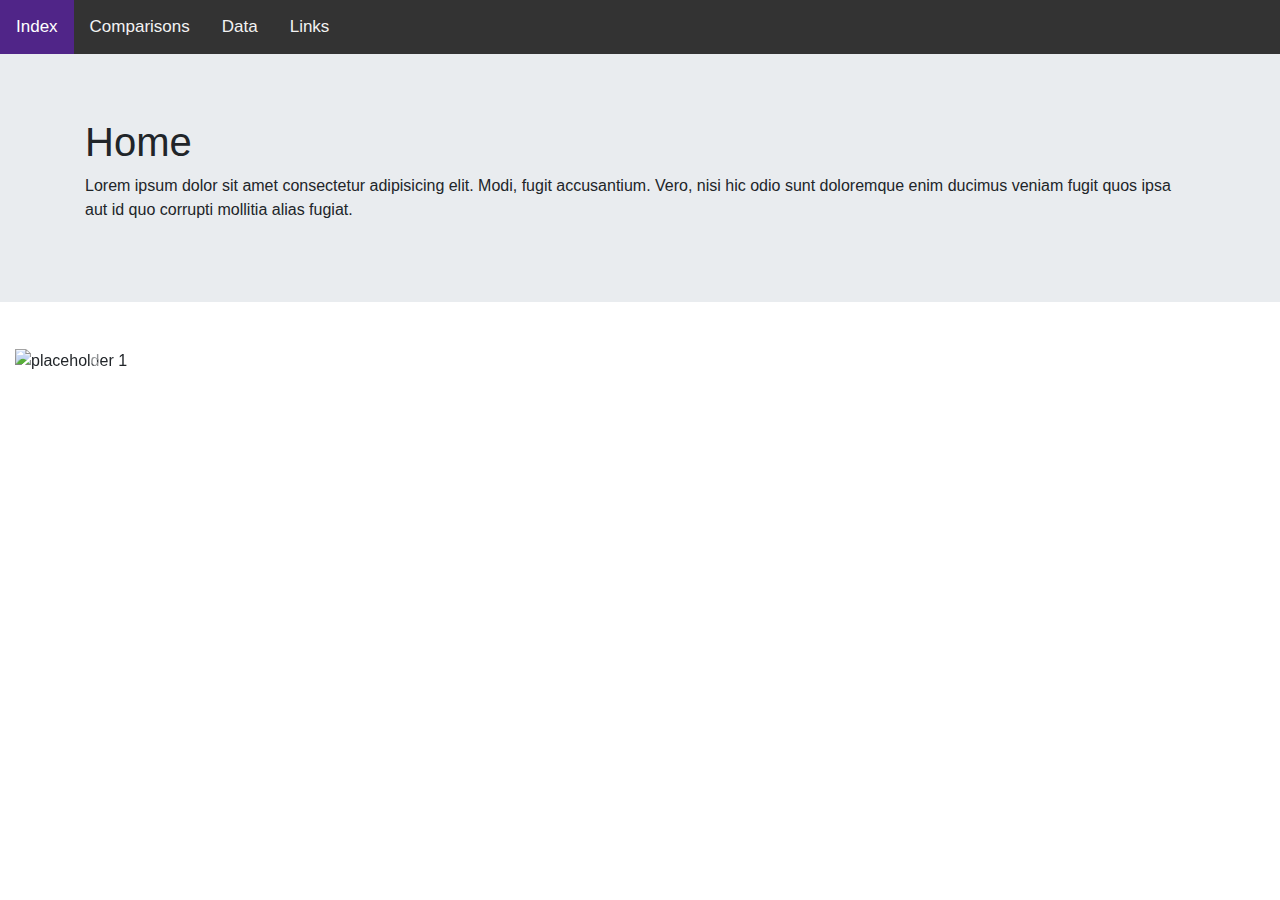
==== docs/index.html @ 8089f47f "more carousel" ====
<!DOCTYPE html>
<html lang="en-us">
<head>
    <meta charset="UTF-8">
    <title>Data Viz Home</title>
    <link rel="stylesheet" href="https://stackpath.bootstrapcdn.com/bootstrap/4.3.1/css/bootstrap.min.css" integrity="sha384-ggOyR0iXCbMQv3Xipma34MD+dH/1fQ784/j6cY/iJTQUOhcWr7x9JvoRxT2MZw1T" crossorigin="anonymous">
    <link rel="stylesheet" href="style.css">
    <script src="https://ajax.googleapis.com/ajax/libs/jquery/3.3.1/jquery.min.js"></script>
    <script src="https://cdnjs.cloudflare.com/ajax/libs/popper.js/1.14.6/umd/popper.min.js"></script>
    <script src="https://maxcdn.bootstrapcdn.com/bootstrap/4.2.1/js/bootstrap.min.js"></script>

</head>

<body>
    <div class="topnav">
        <a class = "active" href="index.html">Index</a>
        <a href="comps.html">Comparisons</a>
        <a href="data.html">Data</a>
    <a href="links.html">Links</a>
    </div>
    <div>
        <div>
            <div class="jumbotron jumbotron-fluid">
                <div class="container">
                    <h1>Home</h1> 
                    <p>Lorem ipsum dolor sit amet consectetur adipisicing elit. Modi, fugit accusantium. Vero, nisi hic odio sunt doloremque enim ducimus veniam fugit quos ipsa aut id quo corrupti mollitia alias fugiat.</p> 
                </div>
            </div>
        </div>
        <div id="mycarousel" class="carousel slide" data-ride="carousel">
                <ul class="carousel-indicators">
                  <li data-target="mycarousel" data-slide-to="0" class="active"></li>
                  <li data-target="mycarousel" data-slide-to="1"></li>
                  <li data-target="mycarousel" data-slide-to="2"></li>
                </ul>
                <div class="carousel-inner">
                  <div class="carousel-item active">
                    <img src="https://via.placeholder.com/1500x1100" alt="placeholder 1" width="1100" height="500">
                    <div class="carousel-caption">
                      <h3>Hodor, hodor.</h3>
                      <p>Lorem ipsum dolor sit amet consectetur adipisicing elit.</p>
                    </div>   
                  </div>
                  <div class="carousel-item">
                    <img src="https://via.placeholder.com/1500x1100" alt="placeholder 2" width="1100" height="500">
                    <div class="carousel-caption">
                      <h3>Hodor!</h3>
                      <p>Lorem ipsum dolor sit amet consectetur adipisicing elit.</p>
                    </div>   
                  </div>
                  <div class="carousel-item">
                    <img src="https://via.placeholder.com/1500x1100" alt="placeholder 3" width="1100" height="500">
                    <div class="carousel-caption">
                      <h3>Hodor</h3>
                      <p>Lorem, ipsum dolor sit amet consectetur adipisicing elit.</p>
                    </div>   
                  </div>
                </div>
                <a class="carousel-control-prev" href="#mycarousel" data-slide="prev">
                  <span class="carousel-control-prev-icon"></span>
                </a>
                <a class="carousel-control-next" href="#mycarousel" data-slide="next">
                  <span class="carousel-control-next-icon"></span>
                </a>
              </div>
</body>
</html>
---- docs/style.css ----
.carousel-inner img {
  width: 100%;
  height: 100%;
  margin: 15px;
}


  /* Add a black background color to the top navigation */
.topnav {
    background-color: #333;
    overflow: hidden;
  }
  
  /* Style the links inside the navigation bar */
  .topnav a {
    float: left;
    color: #f2f2f2;
    text-align: center;
    padding: 14px 16px;
    text-decoration: none;
    font-size: 17px;
  }
  
  /* Change the color of links on hover */
  .topnav a:hover {
    background-color: #ddd;
    color: black;
  }
  
  /* Add a color to the active/current link */
  .topnav a.active {
    background-color: rgb(80, 37, 136);
    color: white;
  }
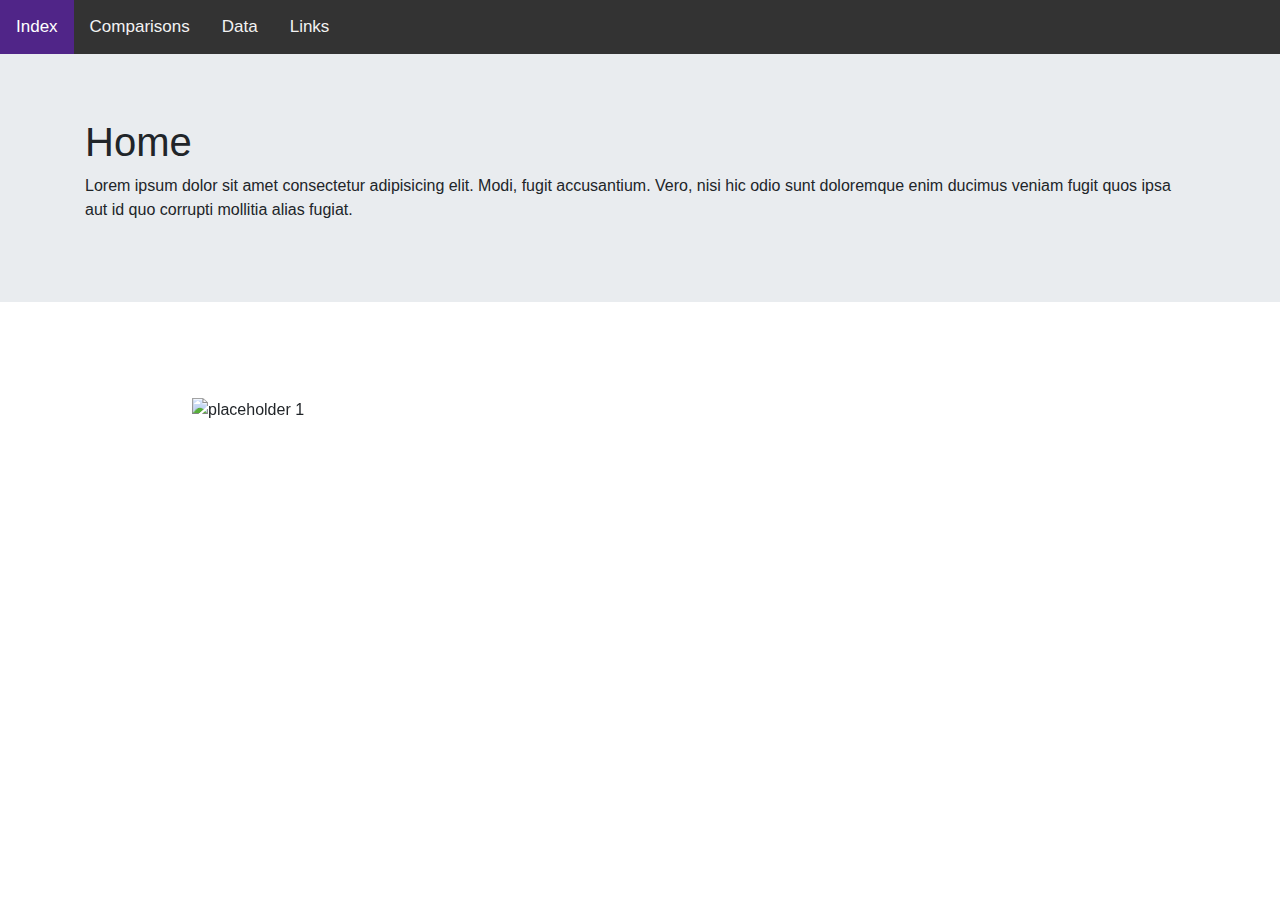
==== commit 32a1a7b2: "ok actually fixed carousel" ====
--- a/docs/index.html
+++ b/docs/index.html
@@ -35,21 +35,21 @@
                 </ul>
                 <div class="carousel-inner">
                   <div class="carousel-item active">
-                    <img src="https://via.placeholder.com/1500x1100" alt="placeholder 1" width="1100" height="500">
+                    <img src="https://via.placeholder.com/1100x500" alt="placeholder 1" width="1100" height="500">
                     <div class="carousel-caption">
                       <h3>Hodor, hodor.</h3>
                       <p>Lorem ipsum dolor sit amet consectetur adipisicing elit.</p>
                     </div>   
                   </div>
                   <div class="carousel-item">
-                    <img src="https://via.placeholder.com/1500x1100" alt="placeholder 2" width="1100" height="500">
+                    <img src="https://via.placeholder.com/1100x500" alt="placeholder 2" width="1100" height="500">
                     <div class="carousel-caption">
                       <h3>Hodor!</h3>
                       <p>Lorem ipsum dolor sit amet consectetur adipisicing elit.</p>
                     </div>   
                   </div>
                   <div class="carousel-item">
-                    <img src="https://via.placeholder.com/1500x1100" alt="placeholder 3" width="1100" height="500">
+                    <img src="https://via.placeholder.com/1100x500" alt="placeholder 3" width="1100" height="500">
                     <div class="carousel-caption">
                       <h3>Hodor</h3>
                       <p>Lorem, ipsum dolor sit amet consectetur adipisicing elit.</p>
--- a/docs/style.css
+++ b/docs/style.css
@@ -1,7 +1,20 @@
+.carousel-control-prev {
+  margin-left:25%;
+  margin-right:25%;
+
+}
+.carousel-control-next {
+  margin-left:25%;
+  margin-right:25%;
+
+}
+
 .carousel-inner img {
+  margin-top: 5%;
+  margin-left: 15%;
+  max-width: 70%;
   width: 100%;
   height: 100%;
-  margin: 15px;
 }
 
 
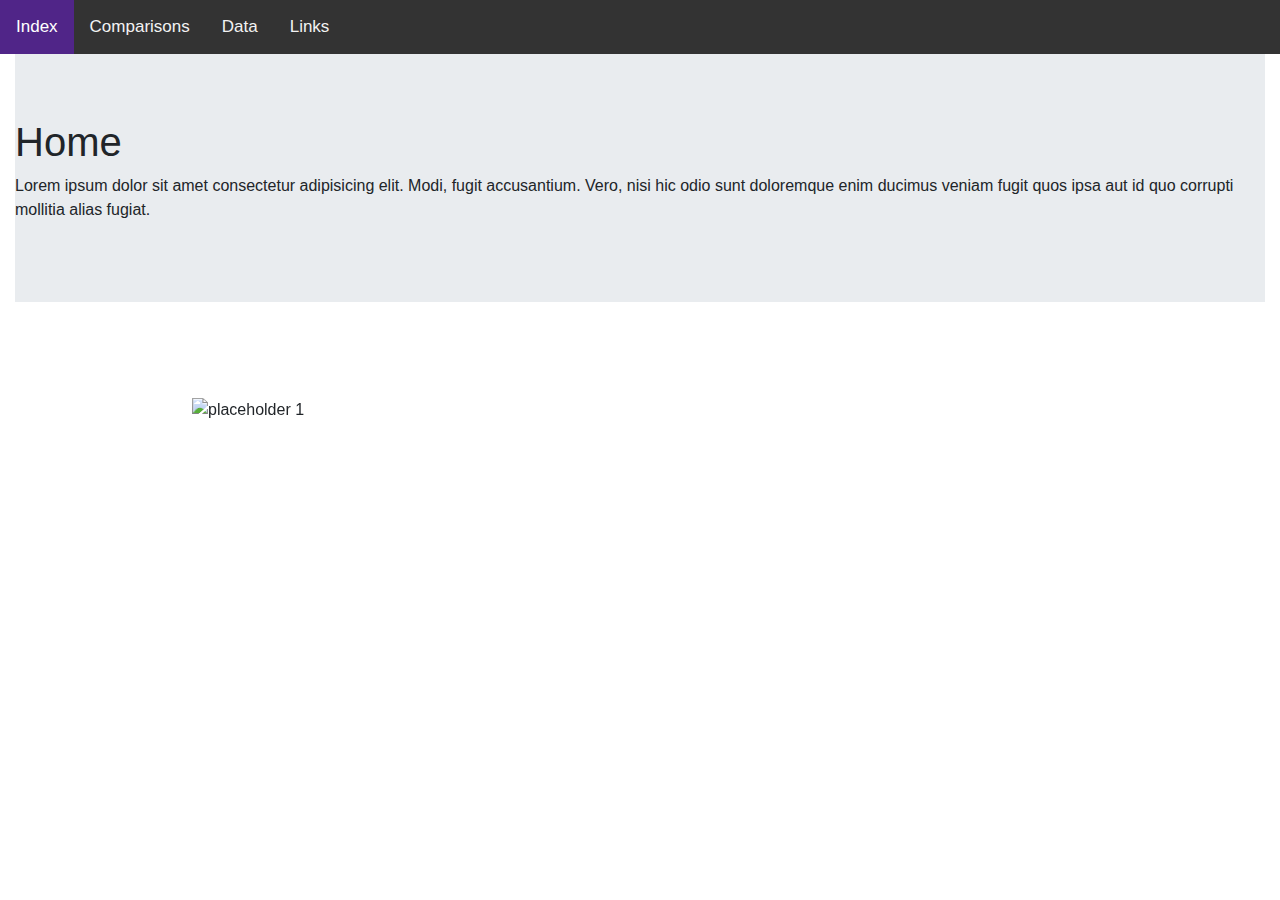
==== commit 93269627: "Update index.html" ====
--- a/docs/index.html
+++ b/docs/index.html
@@ -20,8 +20,9 @@
     </div>
     <div>
         <div>
-            <div class="jumbotron jumbotron-fluid">
-                <div class="container">
+            <div class="container-fluid">
+                <div class="jumbotron jumbotron-fluid">
+                
                     <h1>Home</h1> 
                     <p>Lorem ipsum dolor sit amet consectetur adipisicing elit. Modi, fugit accusantium. Vero, nisi hic odio sunt doloremque enim ducimus veniam fugit quos ipsa aut id quo corrupti mollitia alias fugiat.</p> 
                 </div>
@@ -35,21 +36,21 @@
                 </ul>
                 <div class="carousel-inner">
                   <div class="carousel-item active">
-                    <img src="https://via.placeholder.com/1100x500" alt="placeholder 1" width="1100" height="500">
+                    <img src="https://via.placeholder.com/800x400" class="d-block w-100" alt="placeholder 1" width="800" height="400">
                     <div class="carousel-caption">
                       <h3>Hodor, hodor.</h3>
                       <p>Lorem ipsum dolor sit amet consectetur adipisicing elit.</p>
                     </div>   
                   </div>
                   <div class="carousel-item">
-                    <img src="https://via.placeholder.com/1100x500" alt="placeholder 2" width="1100" height="500">
+                    <img src="https://via.placeholder.com/800x400" class="d-block w-100"  alt="placeholder 2" width="800" height="400">
                     <div class="carousel-caption">
                       <h3>Hodor!</h3>
                       <p>Lorem ipsum dolor sit amet consectetur adipisicing elit.</p>
                     </div>   
                   </div>
                   <div class="carousel-item">
-                    <img src="https://via.placeholder.com/1100x500" alt="placeholder 3" width="1100" height="500">
+                    <img src="https://via.placeholder.com/800x400"  class="d-block w-100" alt="placeholder 3" width="800" height="400">
                     <div class="carousel-caption">
                       <h3>Hodor</h3>
                       <p>Lorem, ipsum dolor sit amet consectetur adipisicing elit.</p>
@@ -64,4 +65,4 @@
                 </a>
               </div>
 </body>
-</html>+</html>
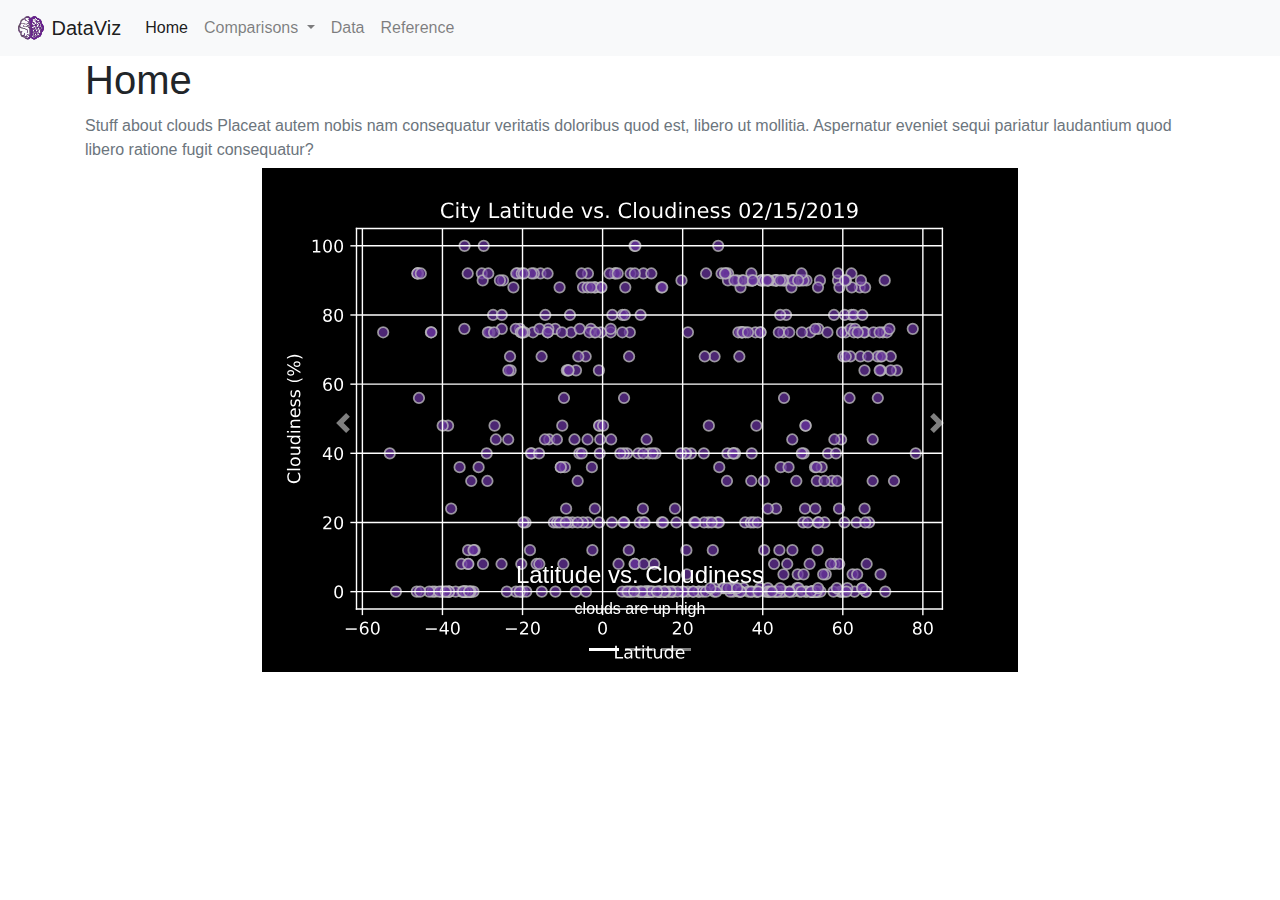
==== commit 23ae9542: "lots and lots" ====
--- a/docs/index.html
+++ b/docs/index.html
@@ -1,68 +1,103 @@
 <!DOCTYPE html>
 <html lang="en-us">
 <head>
+    <meta name="viewport" content="width=device-width, initial-scale=1, shrink-to-fit=no">
     <meta charset="UTF-8">
     <title>Data Viz Home</title>
     <link rel="stylesheet" href="https://stackpath.bootstrapcdn.com/bootstrap/4.3.1/css/bootstrap.min.css" integrity="sha384-ggOyR0iXCbMQv3Xipma34MD+dH/1fQ784/j6cY/iJTQUOhcWr7x9JvoRxT2MZw1T" crossorigin="anonymous">
     <link rel="stylesheet" href="style.css">
-    <script src="https://ajax.googleapis.com/ajax/libs/jquery/3.3.1/jquery.min.js"></script>
-    <script src="https://cdnjs.cloudflare.com/ajax/libs/popper.js/1.14.6/umd/popper.min.js"></script>
-    <script src="https://maxcdn.bootstrapcdn.com/bootstrap/4.2.1/js/bootstrap.min.js"></script>
-
+    <script src="https://code.jquery.com/jquery-3.3.1.slim.min.js" integrity="sha384-q8i/X+965DzO0rT7abK41JStQIAqVgRVzpbzo5smXKp4YfRvH+8abtTE1Pi6jizo" crossorigin="anonymous"></script>
+    <script src="https://cdnjs.cloudflare.com/ajax/libs/popper.js/1.14.7/umd/popper.min.js" integrity="sha384-UO2eT0CpHqdSJQ6hJty5KVphtPhzWj9WO1clHTMGa3JDZwrnQq4sF86dIHNDz0W1" crossorigin="anonymous"></script>
+    <script src="https://stackpath.bootstrapcdn.com/bootstrap/4.3.1/js/bootstrap.min.js" integrity="sha384-JjSmVgyd0p3pXB1rRibZUAYoIIy6OrQ6VrjIEaFf/nJGzIxFDsf4x0xIM+B07jRM" crossorigin="anonymous"></script>
+    <script $enable-responsive-font-sizes= "true"></script>
 </head>
 
 <body>
-    <div class="topnav">
-        <a class = "active" href="index.html">Index</a>
-        <a href="comps.html">Comparisons</a>
-        <a href="data.html">Data</a>
-    <a href="links.html">Links</a>
-    </div>
-    <div>
-        <div>
-            <div class="container-fluid">
-                <div class="jumbotron jumbotron-fluid">
-                
-                    <h1>Home</h1> 
-                    <p>Lorem ipsum dolor sit amet consectetur adipisicing elit. Modi, fugit accusantium. Vero, nisi hic odio sunt doloremque enim ducimus veniam fugit quos ipsa aut id quo corrupti mollitia alias fugiat.</p> 
+    <nav class="navbar navbar-expand-lg navbar-light bg-light">
+        <a class="navbar-brand" href="#">
+            <img src="Untitled.svg" width="30" height="30" class="d-inline-block align-top" alt="">
+            DataViz
+        </a>
+        <button class="navbar-toggler" type="button" data-toggle="collapse" data-target="#navbarNav" aria-controls="navbarNav" aria-expanded="false" aria-label="Toggle navigation">
+          <span class="navbar-toggler-icon"></span>
+        </button>
+        <div class="collapse navbar-collapse" id="navbarNav">
+          <ul class="navbar-nav">
+            <li class="nav-item active">
+              <a class="nav-link" href="index.html">Home <span class="sr-only">(current)</span></a>
+            </li>
+            <li class="nav-item dropdown">
+                <a class="nav-link dropdown-toggle" href="comps.html" id="navbarDropdownMenuLink" role="button" data-toggle="dropdown" aria-haspopup="true" aria-expanded="false">
+                  Comparisons
+                </a>
+                <div class="dropdown-menu" aria-labelledby="navbarDropdownMenuLink">
+                  <a class="dropdown-item" href="comps.html">comp 1</a>
+                  <a class="dropdown-item" href="comps.html">comp 2</a>
+                  <a class="dropdown-item" href="comps.html">comp 3</a>
                 </div>
-            </div>
+            </li>
+            <li class="nav-item">
+                <a class="nav-link" href="data.html">Data</a>
+            </li>
+            <li class="nav-item">
+              <a class="nav-link" href="links.html">Reference</a>
+            </li>
+          </ul>
         </div>
-        <div id="mycarousel" class="carousel slide" data-ride="carousel">
-                <ul class="carousel-indicators">
-                  <li data-target="mycarousel" data-slide-to="0" class="active"></li>
-                  <li data-target="mycarousel" data-slide-to="1"></li>
-                  <li data-target="mycarousel" data-slide-to="2"></li>
-                </ul>
-                <div class="carousel-inner">
-                  <div class="carousel-item active">
-                    <img src="https://via.placeholder.com/800x400" class="d-block w-100" alt="placeholder 1" width="800" height="400">
-                    <div class="carousel-caption">
-                      <h3>Hodor, hodor.</h3>
-                      <p>Lorem ipsum dolor sit amet consectetur adipisicing elit.</p>
-                    </div>   
+      </nav>
+              <div class="container">
+                  <div class="row">
+                    <div class="col">
+                      <h1>
+                        Home
+                      </h1>
+                      <h5>
+                      <small class="text-muted">
+                        Stuff about clouds Placeat autem nobis nam consequatur veritatis doloribus quod est, libero ut mollitia. Aspernatur eveniet sequi pariatur laudantium quod libero ratione fugit consequatur?
+                    </small>
+                      </h5>
+                    </div>
                   </div>
-                  <div class="carousel-item">
-                    <img src="https://via.placeholder.com/800x400" class="d-block w-100"  alt="placeholder 2" width="800" height="400">
-                    <div class="carousel-caption">
-                      <h3>Hodor!</h3>
-                      <p>Lorem ipsum dolor sit amet consectetur adipisicing elit.</p>
-                    </div>   
-                  </div>
-                  <div class="carousel-item">
-                    <img src="https://via.placeholder.com/800x400"  class="d-block w-100" alt="placeholder 3" width="800" height="400">
-                    <div class="carousel-caption">
-                      <h3>Hodor</h3>
-                      <p>Lorem, ipsum dolor sit amet consectetur adipisicing elit.</p>
-                    </div>   
+                  <div class="container">
+                      <div id="mycarousel" class="carousel slide"data-pause="hover"data ride = "carousel">
+                          <ul class="carousel-indicators">
+                            <li data-target="mycarousel" data-slide-to="0" class="active"></li>
+                            <li data-target="mycarousel" data-slide-to="1"></li>
+                            <li data-target="mycarousel" data-slide-to="2"></li>
+                          </ul>
+                          <div class="carousel-inner">
+                            <div class="carousel-item active">
+                              <img src="Latitude_Cloudiness.svg" class="d-flex w-100" alt="placeholder 1">
+                              <div class="carousel-caption">
+                                <h4>Latitude vs. Cloudiness</h4>
+                                <p>clouds are up high</p>
+                              </div>   
+                            </div>
+                            <div class="carousel-item">
+                              <img src="Latitude_Humidity.svg" class="d-flex w-100"  alt="placeholder 2">
+                              <div class="carousel-caption">
+                                <h4>Latitude vs. Humidity</h4>
+                                <p>humidity is wet.</p>
+                              </div>   
+                            </div>
+                            <div class="carousel-item">
+                              <img src="Latitude_Temperature.svg"  class="d-flex w-100" alt="placeholder 3">
+                              <div class="carousel-caption">
+                                <h4>Latitude vs. Temp</h4>
+                                <p>The higher the temp, the hotter it is.</p>
+                              </div>   
+                            </div>
+                          </div>
+                          <a class="carousel-control-prev" href="#mycarousel" data-slide="prev">
+                            <span class="carousel-control-prev-icon"></span>
+                          </a>
+                          <a class="carousel-control-next" href="#mycarousel" data-slide="next">
+                            <span class="carousel-control-next-icon"></span>
+                          </a>
+                        </div>
+          
+                    </div>
                   </div>
                 </div>
-                <a class="carousel-control-prev" href="#mycarousel" data-slide="prev">
-                  <span class="carousel-control-prev-icon"></span>
-                </a>
-                <a class="carousel-control-next" href="#mycarousel" data-slide="next">
-                  <span class="carousel-control-next-icon"></span>
-                </a>
-              </div>
 </body>
 </html>
--- a/docs/style.css
+++ b/docs/style.css
@@ -1,47 +1,31 @@
 .carousel-control-prev {
-  margin-left:25%;
-  margin-right:25%;
-
+  margin-left:15%;
+  margin-right:15%;
 }
 .carousel-control-next {
-  margin-left:25%;
-  margin-right:25%;
-
+  margin-left:15%;
+  margin-right:15%;
 }
-
 .carousel-inner img {
-  margin-top: 5%;
+  margin-bottom: 0.5%;
   margin-left: 15%;
   max-width: 70%;
   width: 100%;
+  max-height: 60%;
   height: 100%;
 }
 
+.table{
+  max-height: 40rem;
+  overflow-y: auto;
+}
 
-  /* Add a black background color to the top navigation */
-.topnav {
-    background-color: #333;
-    overflow: hidden;
-  }
-  
-  /* Style the links inside the navigation bar */
-  .topnav a {
-    float: left;
-    color: #f2f2f2;
-    text-align: center;
-    padding: 14px 16px;
-    text-decoration: none;
-    font-size: 17px;
-  }
-  
-  /* Change the color of links on hover */
-  .topnav a:hover {
-    background-color: #ddd;
-    color: black;
-  }
-  
-  /* Add a color to the active/current link */
-  .topnav a.active {
-    background-color: rgb(80, 37, 136);
-    color: white;
-  }+
+
+thead th {
+  position: sticky;
+  position: -webkit-sticky;
+  top: 0;
+  z-index: 5;
+  border: 2px #8400ff
+}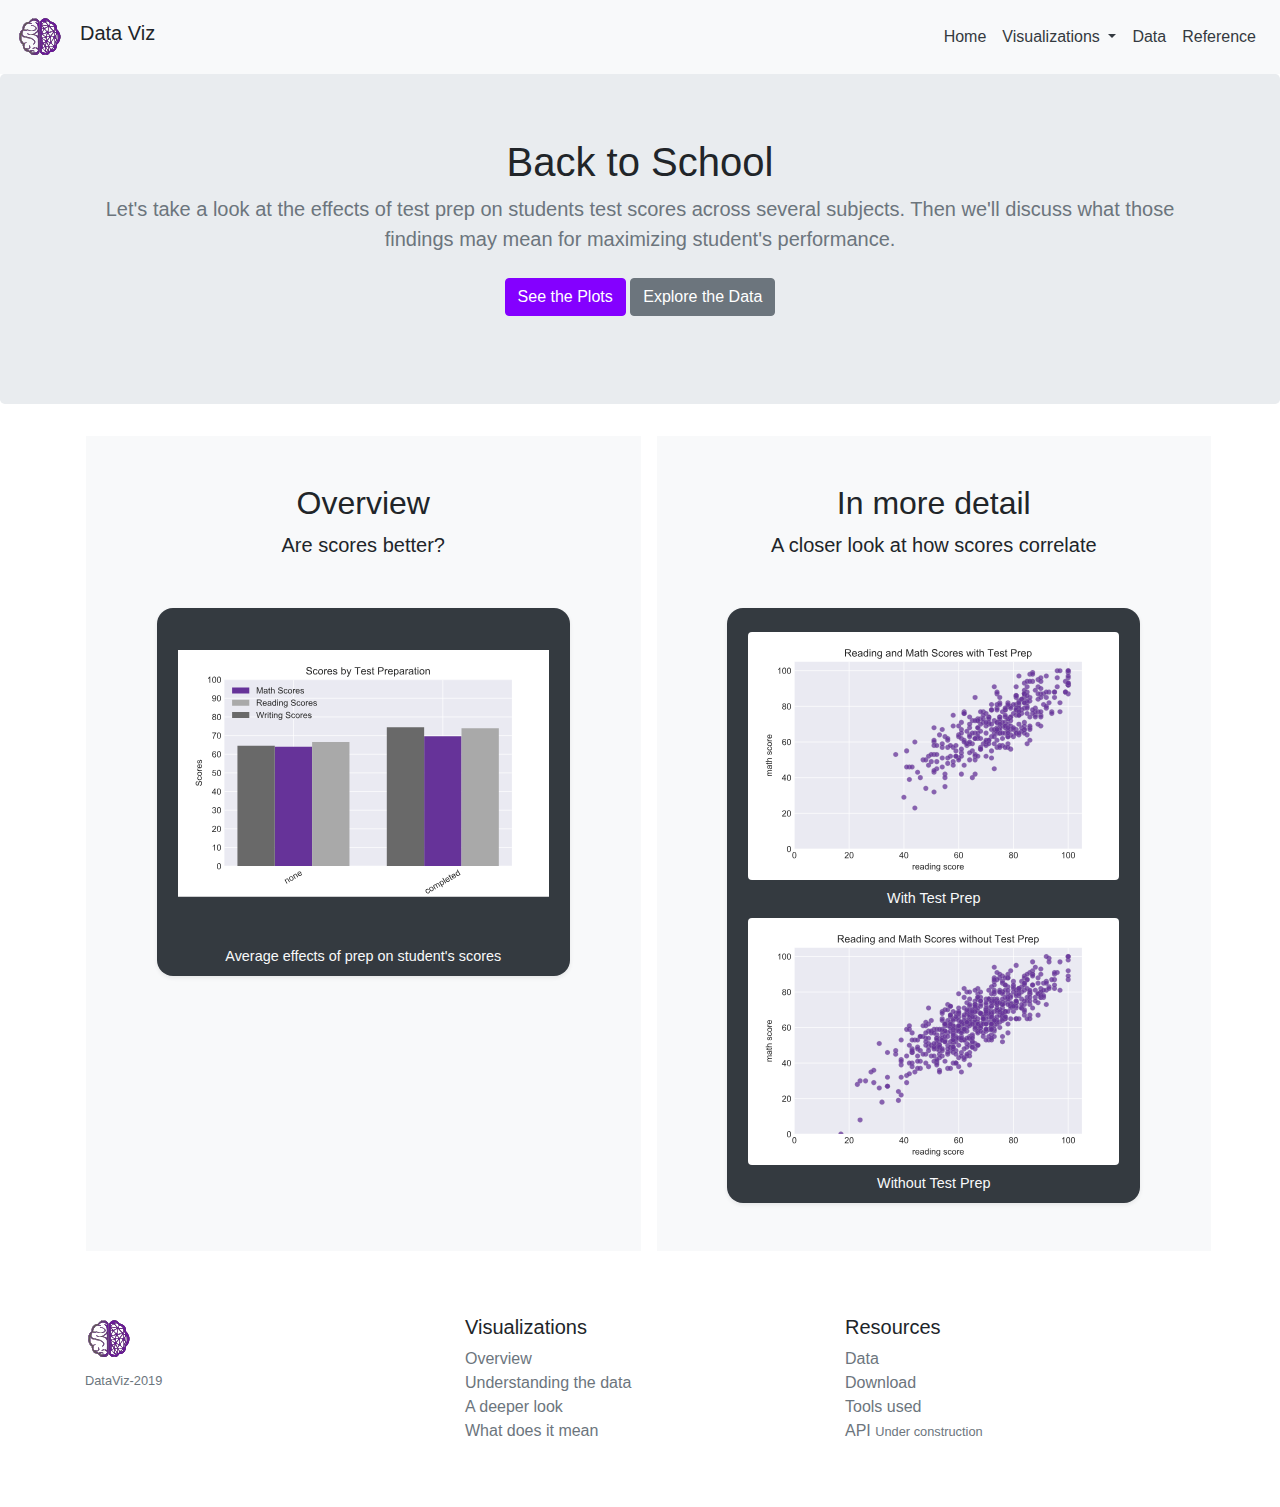
==== commit b72b341d: "a whole new world" ====
--- a/docs/index.html
+++ b/docs/index.html
@@ -3,101 +3,111 @@
 <head>
     <meta name="viewport" content="width=device-width, initial-scale=1, shrink-to-fit=no">
     <meta charset="UTF-8">
-    <title>Data Viz Home</title>
+    <title>Back To School</title>
     <link rel="stylesheet" href="https://stackpath.bootstrapcdn.com/bootstrap/4.3.1/css/bootstrap.min.css" integrity="sha384-ggOyR0iXCbMQv3Xipma34MD+dH/1fQ784/j6cY/iJTQUOhcWr7x9JvoRxT2MZw1T" crossorigin="anonymous">
     <link rel="stylesheet" href="style.css">
+    <link rel="shortcut icon" href="img/shortcut.ico">
     <script src="https://code.jquery.com/jquery-3.3.1.slim.min.js" integrity="sha384-q8i/X+965DzO0rT7abK41JStQIAqVgRVzpbzo5smXKp4YfRvH+8abtTE1Pi6jizo" crossorigin="anonymous"></script>
     <script src="https://cdnjs.cloudflare.com/ajax/libs/popper.js/1.14.7/umd/popper.min.js" integrity="sha384-UO2eT0CpHqdSJQ6hJty5KVphtPhzWj9WO1clHTMGa3JDZwrnQq4sF86dIHNDz0W1" crossorigin="anonymous"></script>
     <script src="https://stackpath.bootstrapcdn.com/bootstrap/4.3.1/js/bootstrap.min.js" integrity="sha384-JjSmVgyd0p3pXB1rRibZUAYoIIy6OrQ6VrjIEaFf/nJGzIxFDsf4x0xIM+B07jRM" crossorigin="anonymous"></script>
-    <script $enable-responsive-font-sizes= "true"></script>
+
 </head>
 
 <body>
-    <nav class="navbar navbar-expand-lg navbar-light bg-light">
-        <a class="navbar-brand" href="#">
-            <img src="Untitled.svg" width="30" height="30" class="d-inline-block align-top" alt="">
-            DataViz
-        </a>
+    <nav class="navbar navbar-expand-md navbar-light bg-light">
+        <a class="navbar-brand" href="index.html">
+            <img id="logolink" src="img/logo.svg" class="d-inline-block align-top" alt="">
+            <a class="nav-item lead h3">Data Viz</a>
+          </a>
         <button class="navbar-toggler" type="button" data-toggle="collapse" data-target="#navbarNav" aria-controls="navbarNav" aria-expanded="false" aria-label="Toggle navigation">
           <span class="navbar-toggler-icon"></span>
         </button>
         <div class="collapse navbar-collapse" id="navbarNav">
-          <ul class="navbar-nav">
+          <ul class="navbar-nav ml-auto">
             <li class="nav-item active">
-              <a class="nav-link" href="index.html">Home <span class="sr-only">(current)</span></a>
+              <a class="nav-link text-dark" href="index.html">Home <span class="sr-only">(current)</span></a>
             </li>
             <li class="nav-item dropdown">
-                <a class="nav-link dropdown-toggle" href="comps.html" id="navbarDropdownMenuLink" role="button" data-toggle="dropdown" aria-haspopup="true" aria-expanded="false">
-                  Comparisons
+                <a class="nav-link dropdown-toggle text-dark" href="#" id="navbarDropdownMenuLink" role="button" data-toggle="dropdown" aria-haspopup="true" aria-expanded="false">
+                  Visualizations
                 </a>
                 <div class="dropdown-menu" aria-labelledby="navbarDropdownMenuLink">
-                  <a class="dropdown-item" href="comps.html">comp 1</a>
-                  <a class="dropdown-item" href="comps.html">comp 2</a>
-                  <a class="dropdown-item" href="comps.html">comp 3</a>
+                  <a class="dropdown-item" href="viz1.html">Comparison 1</a>
+                  <a class="dropdown-item" href="viz2.html">Comparison 2</a>
+                  <a class="dropdown-item" href="viz3.html">Comparison 3</a>
+                  <a class="dropdown-item" href="viz4.html">Comparison 4</a>
                 </div>
             </li>
             <li class="nav-item">
-                <a class="nav-link" href="data.html">Data</a>
+                <a class="nav-link text-dark" href="data.html">Data</a>
             </li>
             <li class="nav-item">
-              <a class="nav-link" href="links.html">Reference</a>
+              <a class="nav-link text-dark" href="links.html">Reference</a>
             </li>
           </ul>
         </div>
       </nav>
-              <div class="container">
-                  <div class="row">
-                    <div class="col">
-                      <h1>
-                        Home
-                      </h1>
-                      <h5>
-                      <small class="text-muted">
-                        Stuff about clouds Placeat autem nobis nam consequatur veritatis doloribus quod est, libero ut mollitia. Aspernatur eveniet sequi pariatur laudantium quod libero ratione fugit consequatur?
-                    </small>
-                      </h5>
-                    </div>
-                  </div>
-                  <div class="container">
-                      <div id="mycarousel" class="carousel slide"data-pause="hover"data ride = "carousel">
-                          <ul class="carousel-indicators">
-                            <li data-target="mycarousel" data-slide-to="0" class="active"></li>
-                            <li data-target="mycarousel" data-slide-to="1"></li>
-                            <li data-target="mycarousel" data-slide-to="2"></li>
-                          </ul>
-                          <div class="carousel-inner">
-                            <div class="carousel-item active">
-                              <img src="Latitude_Cloudiness.svg" class="d-flex w-100" alt="placeholder 1">
-                              <div class="carousel-caption">
-                                <h4>Latitude vs. Cloudiness</h4>
-                                <p>clouds are up high</p>
-                              </div>   
-                            </div>
-                            <div class="carousel-item">
-                              <img src="Latitude_Humidity.svg" class="d-flex w-100"  alt="placeholder 2">
-                              <div class="carousel-caption">
-                                <h4>Latitude vs. Humidity</h4>
-                                <p>humidity is wet.</p>
-                              </div>   
-                            </div>
-                            <div class="carousel-item">
-                              <img src="Latitude_Temperature.svg"  class="d-flex w-100" alt="placeholder 3">
-                              <div class="carousel-caption">
-                                <h4>Latitude vs. Temp</h4>
-                                <p>The higher the temp, the hotter it is.</p>
-                              </div>   
-                            </div>
-                          </div>
-                          <a class="carousel-control-prev" href="#mycarousel" data-slide="prev">
-                            <span class="carousel-control-prev-icon"></span>
-                          </a>
-                          <a class="carousel-control-next" href="#mycarousel" data-slide="next">
-                            <span class="carousel-control-next-icon"></span>
-                          </a>
-                        </div>
-          
-                    </div>
-                  </div>
-                </div>
+      
+                
+  <div class="jumbotron text-center">
+    <div class="container">
+      <h1 class="jumbotron-heading">Back to School</h1>
+        <p class="lead text-muted">Let's take a look at the effects of test prep on students test scores across several subjects. Then we'll discuss what those findings may mean for maximizing student's performance. </p>
+          <p>
+            <a href="viz1.html" class="btn btn-primary my-2">See the Plots</a>
+            <a href="data.html" class="btn btn-secondary my-2">Explore the Data</a>
+          </p>
+    </div>
+  </div>
+  <div class="container d-md-flex flex-md-equal w-100 my-md-3 pl-md-3">
+      <div class="col-sm-12 col-md-6 bg-light mr-md-3 pt-3 px-3 pt-md-3 px-md-5 text-center overflow-hidden w-100">
+        <div class="my-3 py-3">
+          <h2 class="display-5">Overview</h2>
+          <p class="lead">Are scores better?</p>
+        </div>  
+        <figure id = "bboxlight" class="figure bg-dark shadow-sm mx-auto mb-5">
+            <img id="index-bar" class="figure-img img-fluid rounded" src="img/Test_bar.svg ">
+            <figcaption class="lead figure-caption text-light pb-2">Average effects of prep on student's scores</figcaption>
+        </figure>
+      </div>
+      <div class="col sm-12 col-md-6 bg-light mr-md-3 pt-3 pb-5 px-3 pt-md-3 px-md-5 text-center overflow-hidden w-100">
+        <div class="my-3 p-3">
+          <h2 class="display-5">In more detail</h2>
+          <p class="lead">A closer look at how scores correlate</p>
+        </div>
+        <figure id = "bboxdark" class="figure bg-dark shadow-sm mx-auto pt-4 mb-0">
+          <img id="index-t-scat-y" class="figure-img img-fluid rounded" src="img/Test_scat_y.svg ">
+          <figcaption class="lead figure-caption text-light mb-2">With Test Prep</figcaption>
+          <img id="index-t-scat-n" class="figure-img img-fluid rounded" src="img/Test_scat_n.svg">
+          <figcaption class="lead figure-caption text-light mb-2">Without Test Prep</figcaption>
+        </figure>
+      </div>
+    </div>
+    <footer class="container py-5">
+        <div class="row">
+          <div class="col-12 col-md">
+            <img id="logolink" src="img/logo.svg" class="d-block mb-2" alt="">
+            <small class="d-block mb-3 text-muted">DataViz-2019</small>
+          </div>
+          <div class="col-6 col-md">
+            <h5>Visualizations</h5>
+            <ul class="list-unstyled text-small">
+              <li><a class="text-muted" href="#">Overview</a></li>
+              <li><a class="text-muted" href="#">Understanding the data</a></li>
+              <li><a class="text-muted" href="#">A deeper look</a></li>
+              <li><a class="text-muted" href="#">What does it mean</a></li>
+            </ul>
+          </div>
+          <div class="col-6 col-md">
+            <h5>Resources</h5>
+            <ul class="list-unstyled text-small">
+              <li><a class="text-muted" href="#">Data</a></li>
+              <li><a class="text-muted" href="#">Download</a></li>
+              <li><a class="text-muted" href="#">Tools used</a></li>
+              <li><a class="text-muted" href="#">API <small>Under construction</small></a></li>
+            </ul>
+          </div>
+        </div>
+      </footer>
 </body>
 </html>
--- a/docs/style.css
+++ b/docs/style.css
@@ -1,23 +1,56 @@
-.carousel-control-prev {
-  margin-left:15%;
-  margin-right:15%;
+img#logolink {
+  height: 3rem;
+  width: 3rem;
 }
-.carousel-control-next {
-  margin-left:15%;
-  margin-right:15%;
+
+.btn-primary {
+  color: #fff;
+  background-color: #8400FF;
+  border-color: #8400FF;
 }
-.carousel-inner img {
-  margin-bottom: 0.5%;
-  margin-left: 15%;
-  max-width: 70%;
-  width: 100%;
-  max-height: 60%;
-  height: 100%;
+
+.btn-primary:hover{
+  color: #fff;
+  background-color: rgb(80, 0, 155);
+  border-color: rgb(80, 0, 155)F;
 }
+
+div #bboxlight {
+  max-width: 90%;
+  border-radius: 1rem 1rem 1rem 1rem;
+}
+
+div #bboxdark {
+  max-width: 90%;
+  border-radius: 1rem 1rem 1rem 1rem;
+}
+
+img#index-bar {
+  padding-top: 10%;
+  padding-bottom: 10%;
+  max-width: 90%;
+  border-radius: 2rem 2rem 2rem 2rem;
+}
+
+
+img#index-t-scat-y {
+
+    max-width: 90%;
+    border-radius: 2rem 2rem 2rem 2rem;
+}
+
+img#index-t-scat-n {
+  max-width: 90%;
+  border-radius: 2rem 2rem 2rem 2rem;
+}
+
+
+
 
 .table{
   max-height: 40rem;
   overflow-y: auto;
+  -ms-overflow-style: -ms-autohiding-scrollbar;
 }
 
 
@@ -28,4 +61,4 @@
   top: 0;
   z-index: 5;
   border: 2px #8400ff
-}+}
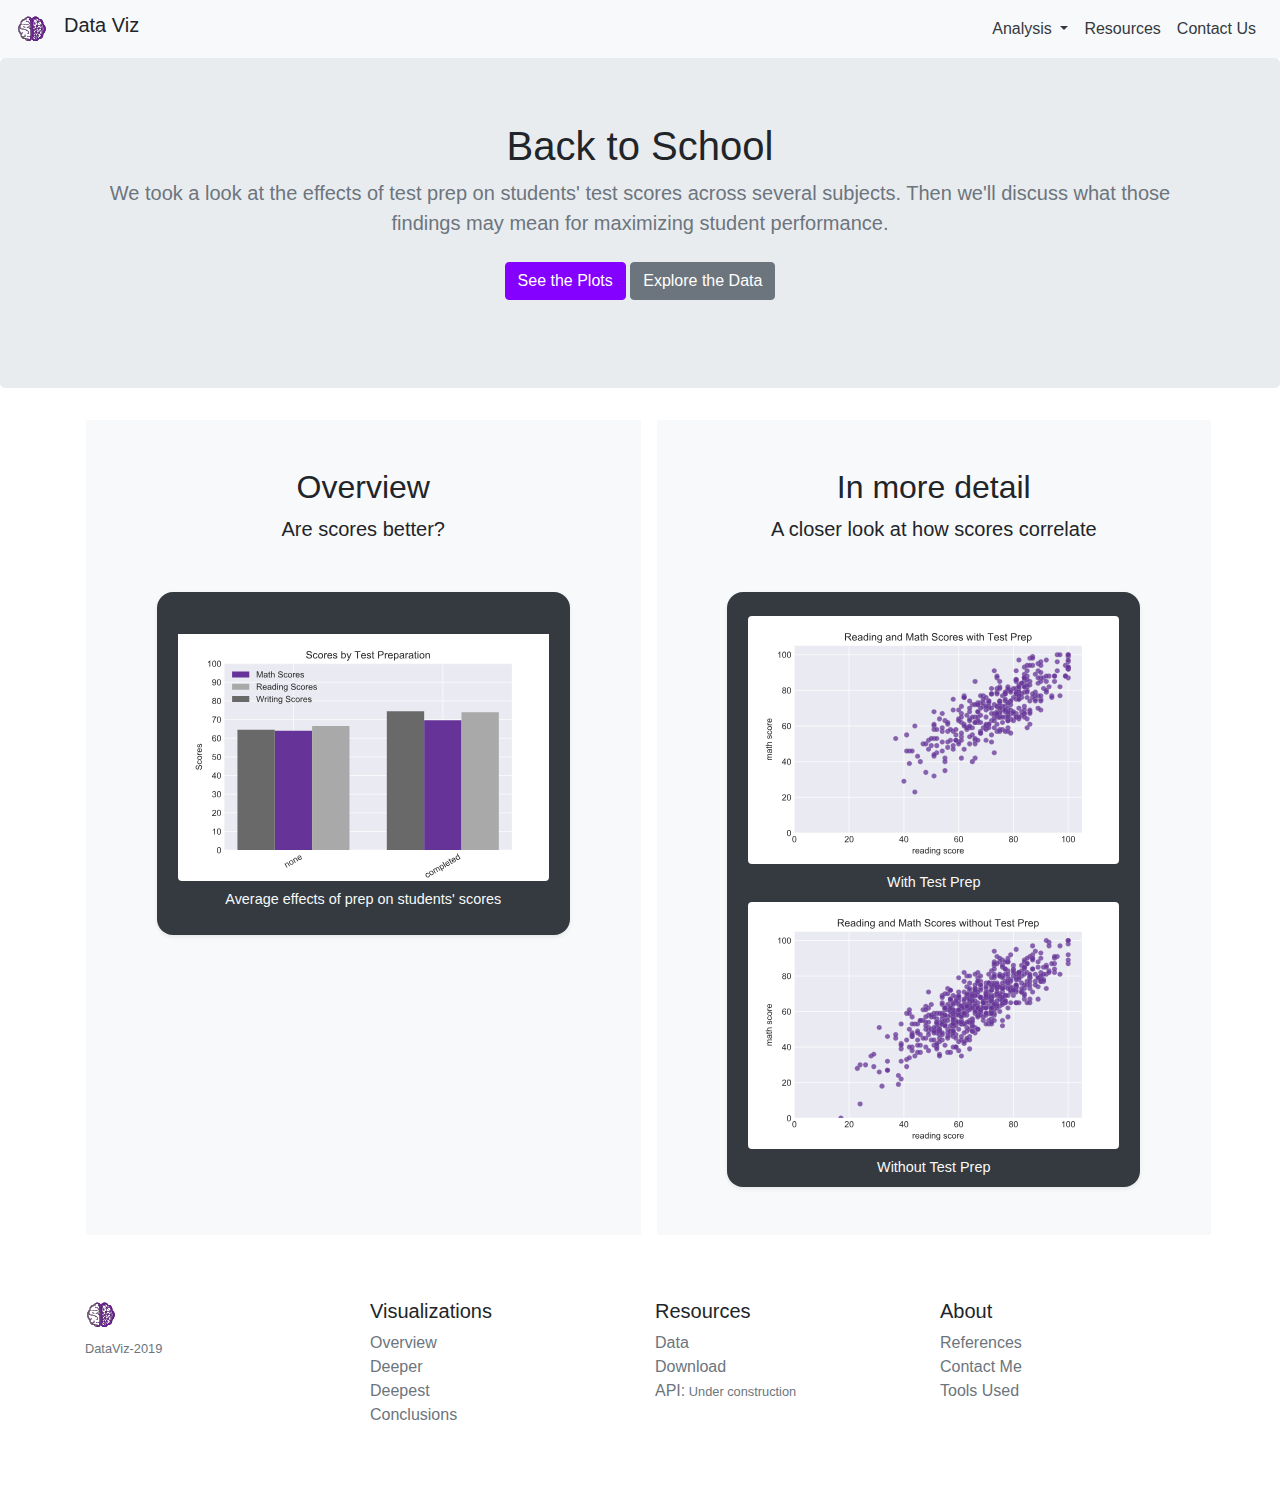
==== commit 5667730c: "viz1 restarted" ====
--- a/docs/index.html
+++ b/docs/index.html
@@ -1,113 +1,130 @@
 <!DOCTYPE html>
 <html lang="en-us">
+
 <head>
-    <meta name="viewport" content="width=device-width, initial-scale=1, shrink-to-fit=no">
-    <meta charset="UTF-8">
-    <title>Back To School</title>
-    <link rel="stylesheet" href="https://stackpath.bootstrapcdn.com/bootstrap/4.3.1/css/bootstrap.min.css" integrity="sha384-ggOyR0iXCbMQv3Xipma34MD+dH/1fQ784/j6cY/iJTQUOhcWr7x9JvoRxT2MZw1T" crossorigin="anonymous">
-    <link rel="stylesheet" href="style.css">
-    <link rel="shortcut icon" href="img/shortcut.ico">
-    <script src="https://code.jquery.com/jquery-3.3.1.slim.min.js" integrity="sha384-q8i/X+965DzO0rT7abK41JStQIAqVgRVzpbzo5smXKp4YfRvH+8abtTE1Pi6jizo" crossorigin="anonymous"></script>
-    <script src="https://cdnjs.cloudflare.com/ajax/libs/popper.js/1.14.7/umd/popper.min.js" integrity="sha384-UO2eT0CpHqdSJQ6hJty5KVphtPhzWj9WO1clHTMGa3JDZwrnQq4sF86dIHNDz0W1" crossorigin="anonymous"></script>
-    <script src="https://stackpath.bootstrapcdn.com/bootstrap/4.3.1/js/bootstrap.min.js" integrity="sha384-JjSmVgyd0p3pXB1rRibZUAYoIIy6OrQ6VrjIEaFf/nJGzIxFDsf4x0xIM+B07jRM" crossorigin="anonymous"></script>
+  <meta name="viewport" content="width=device-width, initial-scale=1, shrink-to-fit=no">
+  <meta charset="UTF-8">
+  <title>Back To School</title>
+  <link rel="stylesheet" href="https://stackpath.bootstrapcdn.com/bootstrap/4.3.1/css/bootstrap.min.css"
+    integrity="sha384-ggOyR0iXCbMQv3Xipma34MD+dH/1fQ784/j6cY/iJTQUOhcWr7x9JvoRxT2MZw1T" crossorigin="anonymous">
+  <link rel="stylesheet" href="style.css">
+  <link rel="shortcut icon" href="img/shortcut.ico">
+  <script src="https://code.jquery.com/jquery-3.3.1.slim.min.js"
+    integrity="sha384-q8i/X+965DzO0rT7abK41JStQIAqVgRVzpbzo5smXKp4YfRvH+8abtTE1Pi6jizo"
+    crossorigin="anonymous"></script>
+  <script src="https://cdnjs.cloudflare.com/ajax/libs/popper.js/1.14.7/umd/popper.min.js"
+    integrity="sha384-UO2eT0CpHqdSJQ6hJty5KVphtPhzWj9WO1clHTMGa3JDZwrnQq4sF86dIHNDz0W1"
+    crossorigin="anonymous"></script>
+  <script src="https://stackpath.bootstrapcdn.com/bootstrap/4.3.1/js/bootstrap.min.js"
+    integrity="sha384-JjSmVgyd0p3pXB1rRibZUAYoIIy6OrQ6VrjIEaFf/nJGzIxFDsf4x0xIM+B07jRM"
+    crossorigin="anonymous"></script>
 
 </head>
 
 <body>
-    <nav class="navbar navbar-expand-md navbar-light bg-light">
-        <a class="navbar-brand" href="index.html">
-            <img id="logolink" src="img/logo.svg" class="d-inline-block align-top" alt="">
-            <a class="nav-item lead h3">Data Viz</a>
+  <nav class="navbar navbar-expand-md navbar-light bg-light">
+    <a class="navbar-brand" href="index.html">
+      <img id="logolink" src="img/logo.svg" class="d-inline-block align-top" alt="">
+      <a class="nav-item lead h3">Data Viz</a>
+    </a>
+    <button class="navbar-toggler" type="button" data-toggle="collapse" data-target="#navbarNav"
+      aria-controls="navbarNav" aria-expanded="false" aria-label="Toggle navigation">
+      <span class="navbar-toggler-icon"></span>
+    </button>
+    <div class="collapse navbar-collapse" id="navbarNav">
+      <ul class="navbar-nav ml-auto">
+        <li class="nav-item dropdown">
+          <a class="nav-link dropdown-toggle text-dark" href="#" id="navbarDropdownMenuLink" role="button"
+            data-toggle="dropdown" aria-haspopup="true" aria-expanded="false">
+            Analysis
           </a>
-        <button class="navbar-toggler" type="button" data-toggle="collapse" data-target="#navbarNav" aria-controls="navbarNav" aria-expanded="false" aria-label="Toggle navigation">
-          <span class="navbar-toggler-icon"></span>
-        </button>
-        <div class="collapse navbar-collapse" id="navbarNav">
-          <ul class="navbar-nav ml-auto">
-            <li class="nav-item active">
-              <a class="nav-link text-dark" href="index.html">Home <span class="sr-only">(current)</span></a>
-            </li>
-            <li class="nav-item dropdown">
-                <a class="nav-link dropdown-toggle text-dark" href="#" id="navbarDropdownMenuLink" role="button" data-toggle="dropdown" aria-haspopup="true" aria-expanded="false">
-                  Visualizations
-                </a>
-                <div class="dropdown-menu" aria-labelledby="navbarDropdownMenuLink">
-                  <a class="dropdown-item" href="viz1.html">Comparison 1</a>
-                  <a class="dropdown-item" href="viz2.html">Comparison 2</a>
-                  <a class="dropdown-item" href="viz3.html">Comparison 3</a>
-                  <a class="dropdown-item" href="viz4.html">Comparison 4</a>
-                </div>
-            </li>
-            <li class="nav-item">
-                <a class="nav-link text-dark" href="data.html">Data</a>
-            </li>
-            <li class="nav-item">
-              <a class="nav-link text-dark" href="links.html">Reference</a>
-            </li>
-          </ul>
-        </div>
-      </nav>
-      
-                
+          <div class="dropdown-menu" aria-labelledby="navbarDropdownMenuLink">
+            <a class="dropdown-item" href="viz1.html">Overview</a>
+            <a class="dropdown-item" href="viz2.html">Deeper</a>
+            <a class="dropdown-item" href="viz3.html">Deepest</a>
+            <a class="dropdown-item" href="viz4.html">Conclusions</a>
+          </div>
+        </li>
+        <li class="nav-item">
+          <a class="nav-link text-dark" href="data.html">Resources</a>
+        </li>
+        <li class="nav-item">
+          <a class="nav-link text-dark" href="links.html">Contact Us</a>
+        </li>
+      </ul>
+    </div>
+  </nav>
+
+
+
   <div class="jumbotron text-center">
     <div class="container">
       <h1 class="jumbotron-heading">Back to School</h1>
-        <p class="lead text-muted">Let's take a look at the effects of test prep on students test scores across several subjects. Then we'll discuss what those findings may mean for maximizing student's performance. </p>
-          <p>
-            <a href="viz1.html" class="btn btn-primary my-2">See the Plots</a>
-            <a href="data.html" class="btn btn-secondary my-2">Explore the Data</a>
-          </p>
+      <p class="lead text-muted">We took a look at the effects of test prep on students' test scores across several
+        subjects. Then we'll discuss what those findings may mean for maximizing student performance. </p>
+      <p>
+        <a href="viz1.html" class="btn btn-primary my-2">See the Plots</a>
+        <a href="data.html" class="btn btn-secondary my-2">Explore the Data</a>
+      </p>
     </div>
   </div>
   <div class="container d-md-flex flex-md-equal w-100 my-md-3 pl-md-3">
-      <div class="col-sm-12 col-md-6 bg-light mr-md-3 pt-3 px-3 pt-md-3 px-md-5 text-center overflow-hidden w-100">
-        <div class="my-3 py-3">
-          <h2 class="display-5">Overview</h2>
-          <p class="lead">Are scores better?</p>
-        </div>  
-        <figure id = "bboxlight" class="figure bg-dark shadow-sm mx-auto mb-5">
-            <img id="index-bar" class="figure-img img-fluid rounded" src="img/Test_bar.svg ">
-            <figcaption class="lead figure-caption text-light pb-2">Average effects of prep on student's scores</figcaption>
-        </figure>
+    <div class="col-sm-12 col-md-6 bg-light mr-md-3 pt-3 px-3 pt-md-3 px-md-5 text-center overflow-hidden w-100">
+      <div class="my-3 py-3">
+        <h2 class="display-5">Overview</h2>
+        <p class="lead">Are scores better?</p>
       </div>
-      <div class="col sm-12 col-md-6 bg-light mr-md-3 pt-3 pb-5 px-3 pt-md-3 px-md-5 text-center overflow-hidden w-100">
-        <div class="my-3 p-3">
-          <h2 class="display-5">In more detail</h2>
-          <p class="lead">A closer look at how scores correlate</p>
-        </div>
-        <figure id = "bboxdark" class="figure bg-dark shadow-sm mx-auto pt-4 mb-0">
-          <img id="index-t-scat-y" class="figure-img img-fluid rounded" src="img/Test_scat_y.svg ">
-          <figcaption class="lead figure-caption text-light mb-2">With Test Prep</figcaption>
-          <img id="index-t-scat-n" class="figure-img img-fluid rounded" src="img/Test_scat_n.svg">
-          <figcaption class="lead figure-caption text-light mb-2">Without Test Prep</figcaption>
-        </figure>
+      <figure id="bboxlight" class="figure bg-dark shadow-sm mx-auto mb-5">
+        <img id="index-bar" class="figure-img img-fluid rounded" src="img/Test_bar.svg ">
+        <figcaption class="lead figure-caption text-light mb-4">Average effects of prep on students' scores</figcaption>
+      </figure>
+    </div>
+    <div class="col sm-12 col-md-6 bg-light mr-md-3 pt-3 pb-5 px-3 pt-md-3 px-md-5 text-center overflow-hidden w-100">
+      <div class="my-3 p-3">
+        <h2 class="display-5">In more detail</h2>
+        <p class="lead">A closer look at how scores correlate</p>
+      </div>
+      <figure id="bboxdark" class="figure bg-dark shadow-sm mx-auto pt-4 mb-0">
+        <img id="index-t-scat-y" class="figure-img img-fluid rounded" src="img/Test_scat_y.svg ">
+        <figcaption class="lead figure-caption text-light mb-2">With Test Prep</figcaption>
+        <img id="index-t-scat-n" class="figure-img img-fluid rounded" src="img/Test_scat_n.svg">
+        <figcaption class="lead figure-caption text-light mb-2">Without Test Prep</figcaption>
+      </figure>
+    </div>
+  </div>
+  <footer class="container py-5">
+    <div class="row">
+      <div class="col-12 col-md">
+        <img id="logolink" src="img/logo.svg" class="d-block mb-2" alt="">
+        <small class="d-block mb-3 text-muted">DataViz-2019</small>
+      </div>
+      <div class="col-6 col-md">
+        <h5>Visualizations</h5>
+        <ul class="list-unstyled text-small">
+          <li><a class="text-muted" href="#">Overview</a></li>
+          <li><a class="text-muted" href="#">Deeper</a></li>
+          <li><a class="text-muted" href="#">Deepest</a></li>
+          <li><a class="text-muted" href="#">Conclusions</a></li>
+        </ul>
+      </div>
+      <div class="col-6 col-md">
+        <h5>Resources</h5>
+        <ul class="list-unstyled text-small">
+          <li><a class="text-muted" href="#">Data</a></li>
+          <li><a class="text-muted" href="#">Download</a></li>
+          <li><a class="text-muted" href="#">API:<small> Under construction</small></a></li>
+        </ul>
+      </div>
+      <div class="col-6 col-md">
+        <h5>About</h5>
+        <ul class="list-unstyled text-small">
+          <li><a class="text-muted" href="#">References</a></li>
+          <li><a class="text-muted" href="#">Contact Me</a></li>
+          <li><a class="text-muted" href="#">Tools Used</a></li>
+        </ul>
       </div>
     </div>
-    <footer class="container py-5">
-        <div class="row">
-          <div class="col-12 col-md">
-            <img id="logolink" src="img/logo.svg" class="d-block mb-2" alt="">
-            <small class="d-block mb-3 text-muted">DataViz-2019</small>
-          </div>
-          <div class="col-6 col-md">
-            <h5>Visualizations</h5>
-            <ul class="list-unstyled text-small">
-              <li><a class="text-muted" href="#">Overview</a></li>
-              <li><a class="text-muted" href="#">Understanding the data</a></li>
-              <li><a class="text-muted" href="#">A deeper look</a></li>
-              <li><a class="text-muted" href="#">What does it mean</a></li>
-            </ul>
-          </div>
-          <div class="col-6 col-md">
-            <h5>Resources</h5>
-            <ul class="list-unstyled text-small">
-              <li><a class="text-muted" href="#">Data</a></li>
-              <li><a class="text-muted" href="#">Download</a></li>
-              <li><a class="text-muted" href="#">Tools used</a></li>
-              <li><a class="text-muted" href="#">API <small>Under construction</small></a></li>
-            </ul>
-          </div>
-        </div>
-      </footer>
+  </footer>
 </body>
-</html>
+
+</html>--- a/docs/style.css
+++ b/docs/style.css
@@ -1,6 +1,6 @@
 img#logolink {
-  height: 3rem;
-  width: 3rem;
+  height: 2rem;
+  width: 2rem;
 }
 
 .btn-primary {
@@ -27,7 +27,6 @@
 
 img#index-bar {
   padding-top: 10%;
-  padding-bottom: 10%;
   max-width: 90%;
   border-radius: 2rem 2rem 2rem 2rem;
 }
@@ -62,3 +61,54 @@
   z-index: 5;
   border: 2px #8400ff
 }
+
+@media screen and (max-width: 767px) {
+  .row-offcanvas {
+    position: relative;
+    -webkit-transition: all .25s ease-out;
+         -o-transition: all .25s ease-out;
+            transition: all .25s ease-out;
+  }
+
+  .row-offcanvas-right {
+    right: 0;
+  }
+
+  .row-offcanvas-left {
+    left: 0;
+  }
+
+  .row-offcanvas-right
+  .sidebar-offcanvas {
+    right: -100%; /* 12 columns */
+  }
+
+  .row-offcanvas-right.active
+  .sidebar-offcanvas {
+    right: -50%; /* 6 columns */
+  }
+
+  .row-offcanvas-left
+  .sidebar-offcanvas {
+    left: -100%; /* 12 columns */
+  }
+
+  .row-offcanvas-left.active
+  .sidebar-offcanvas {
+    left: -50%; /* 6 columns */
+  }
+
+  .row-offcanvas-right.active {
+    right: 50%; /* 6 columns */
+  }
+
+  .row-offcanvas-left.active {
+    left: 50%; /* 6 columns */
+  }
+
+  .sidebar-offcanvas {
+    position: absolute;
+    top: 0;
+    width: 50%; /* 6 columns */
+  }
+}
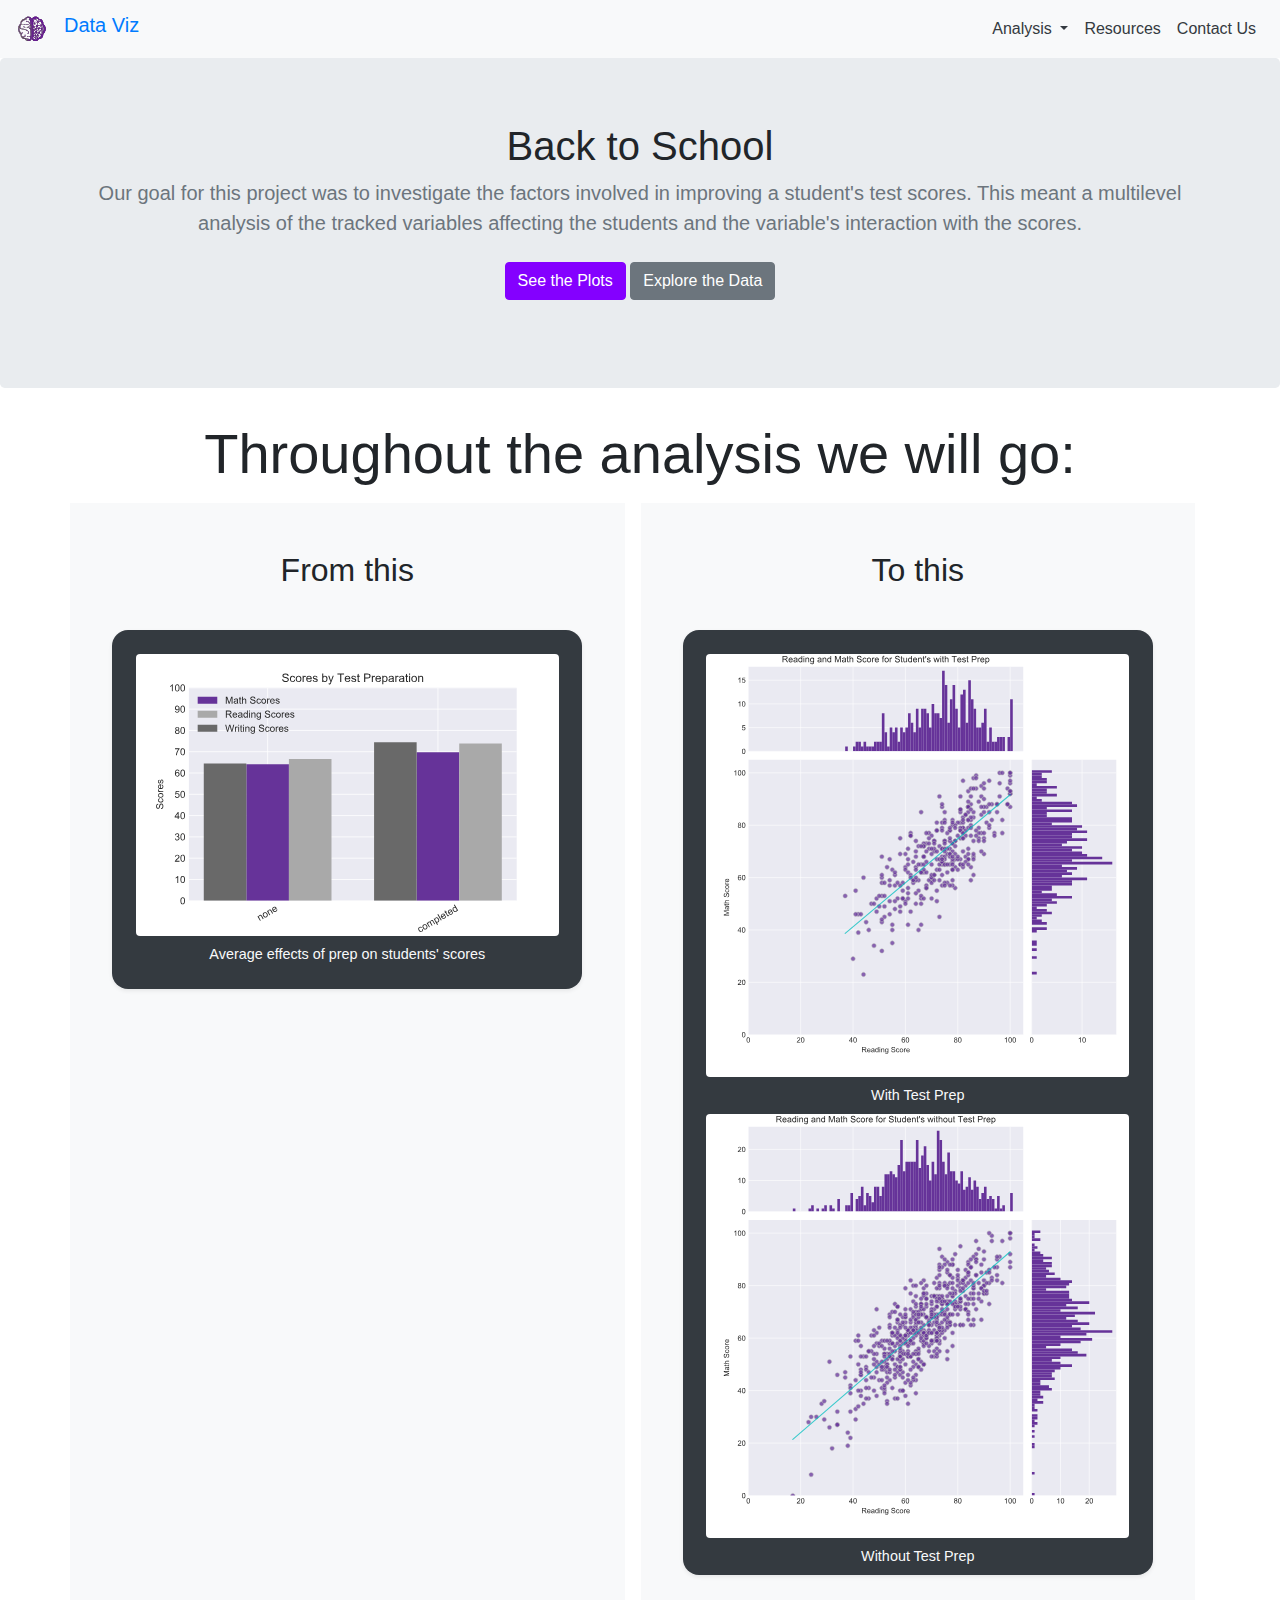
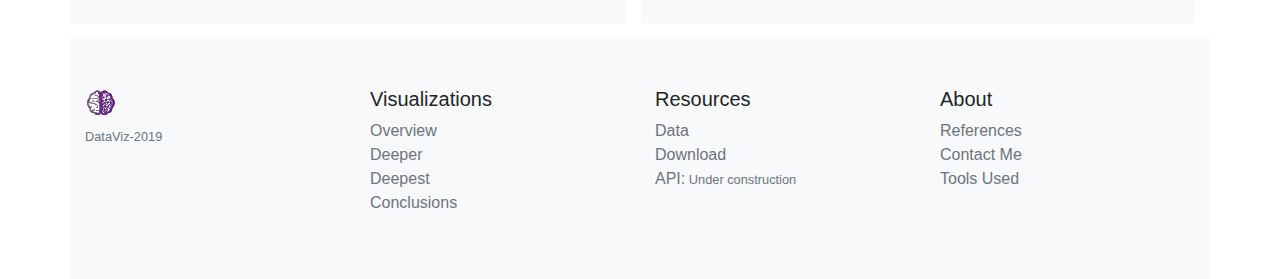
==== commit f1c70dc5: "much things" ====
--- a/docs/index.html
+++ b/docs/index.html
@@ -25,7 +25,7 @@
   <nav class="navbar navbar-expand-md navbar-light bg-light">
     <a class="navbar-brand" href="index.html">
       <img id="logolink" src="img/logo.svg" class="d-inline-block align-top" alt="">
-      <a class="nav-item lead h3">Data Viz</a>
+      <a href="index.html" class="lead h3">Data Viz</a>
     </a>
     <button class="navbar-toggler" type="button" data-toggle="collapse" data-target="#navbarNav"
       aria-controls="navbarNav" aria-expanded="false" aria-label="Toggle navigation">
@@ -60,39 +60,37 @@
   <div class="jumbotron text-center">
     <div class="container">
       <h1 class="jumbotron-heading">Back to School</h1>
-      <p class="lead text-muted">We took a look at the effects of test prep on students' test scores across several
-        subjects. Then we'll discuss what those findings may mean for maximizing student performance. </p>
+      <p class="lead text-muted">Our goal for this project was to investigate the factors involved in improving a student's test scores. This meant a multilevel analysis of the tracked variables affecting the students and the variable's interaction with the scores.</p>
       <p>
         <a href="viz1.html" class="btn btn-primary my-2">See the Plots</a>
         <a href="data.html" class="btn btn-secondary my-2">Explore the Data</a>
       </p>
     </div>
   </div>
-  <div class="container d-md-flex flex-md-equal w-100 my-md-3 pl-md-3">
-    <div class="col-sm-12 col-md-6 bg-light mr-md-3 pt-3 px-3 pt-md-3 px-md-5 text-center overflow-hidden w-100">
+  <p class="text-center display-4">Throughout the analysis we will go:</p>
+  <div class="container d-md-flex flex-md-equal justify-content-center w-100 my-md-3 pl-md-3">
+    <div class="col-sm-12 col-md-6 bg-light mr-md-3 pt-3 px-3 pt-md-3 px-md-3 text-center overflow-hidden w-100">
       <div class="my-3 py-3">
-        <h2 class="display-5">Overview</h2>
-        <p class="lead">Are scores better?</p>
+        <h2 class="display-5">From this</h2>
       </div>
-      <figure id="bboxlight" class="figure bg-dark shadow-sm mx-auto mb-5">
+      <figure id="bboxlight" class="figure bg-dark shadow-sm mx-auto pt-4 mb-5">
         <img id="index-bar" class="figure-img img-fluid rounded" src="img/Test_bar.svg ">
         <figcaption class="lead figure-caption text-light mb-4">Average effects of prep on students' scores</figcaption>
       </figure>
     </div>
-    <div class="col sm-12 col-md-6 bg-light mr-md-3 pt-3 pb-5 px-3 pt-md-3 px-md-5 text-center overflow-hidden w-100">
+    <div class="col sm-12 col-md-6 bg-light mr-md-3 pt-3 pb-5 px-3 pt-md-3 px-md-3 text-center overflow-hidden w-100">
       <div class="my-3 p-3">
-        <h2 class="display-5">In more detail</h2>
-        <p class="lead">A closer look at how scores correlate</p>
+        <h2 class="display-5">To this</h2>
       </div>
       <figure id="bboxdark" class="figure bg-dark shadow-sm mx-auto pt-4 mb-0">
-        <img id="index-t-scat-y" class="figure-img img-fluid rounded" src="img/Test_scat_y.svg ">
+        <img id="index-t-scat-y" class="figure-img img-fluid rounded" src="img/prep_y_scat_hist.svg ">
         <figcaption class="lead figure-caption text-light mb-2">With Test Prep</figcaption>
-        <img id="index-t-scat-n" class="figure-img img-fluid rounded" src="img/Test_scat_n.svg">
+        <img id="index-t-scat-n" class="figure-img img-fluid rounded" src="img/prep_n_scat_hist.svg">
         <figcaption class="lead figure-caption text-light mb-2">Without Test Prep</figcaption>
       </figure>
     </div>
   </div>
-  <footer class="container py-5">
+  <footer class="container py-5 mt-3 bg-light">
     <div class="row">
       <div class="col-12 col-md">
         <img id="logolink" src="img/logo.svg" class="d-block mb-2" alt="">
--- a/docs/style.css
+++ b/docs/style.css
@@ -12,7 +12,13 @@
 .btn-primary:hover{
   color: #fff;
   background-color: rgb(80, 0, 155);
-  border-color: rgb(80, 0, 155)F;
+  border-color: rgb(80, 0, 155);
+}
+
+.btn-primary:not(:disabled):not(.disabled):active {
+  color: rgb(155, 155, 155);
+  background-color: rgb(48, 0, 94);
+  border-color: rgb(0, 0, 0);
 }
 
 div #bboxlight {
@@ -26,7 +32,6 @@
 }
 
 img#index-bar {
-  padding-top: 10%;
   max-width: 90%;
   border-radius: 2rem 2rem 2rem 2rem;
 }
@@ -47,7 +52,7 @@
 
 
 .table{
-  max-height: 40rem;
+  max-height: 50%;
   overflow-y: auto;
   -ms-overflow-style: -ms-autohiding-scrollbar;
 }
@@ -59,56 +64,6 @@
   position: -webkit-sticky;
   top: 0;
   z-index: 5;
-  border: 2px #8400ff
+  border: 0.5rem #8400ff
 }
 
-@media screen and (max-width: 767px) {
-  .row-offcanvas {
-    position: relative;
-    -webkit-transition: all .25s ease-out;
-         -o-transition: all .25s ease-out;
-            transition: all .25s ease-out;
-  }
-
-  .row-offcanvas-right {
-    right: 0;
-  }
-
-  .row-offcanvas-left {
-    left: 0;
-  }
-
-  .row-offcanvas-right
-  .sidebar-offcanvas {
-    right: -100%; /* 12 columns */
-  }
-
-  .row-offcanvas-right.active
-  .sidebar-offcanvas {
-    right: -50%; /* 6 columns */
-  }
-
-  .row-offcanvas-left
-  .sidebar-offcanvas {
-    left: -100%; /* 12 columns */
-  }
-
-  .row-offcanvas-left.active
-  .sidebar-offcanvas {
-    left: -50%; /* 6 columns */
-  }
-
-  .row-offcanvas-right.active {
-    right: 50%; /* 6 columns */
-  }
-
-  .row-offcanvas-left.active {
-    left: 50%; /* 6 columns */
-  }
-
-  .sidebar-offcanvas {
-    position: absolute;
-    top: 0;
-    width: 50%; /* 6 columns */
-  }
-}
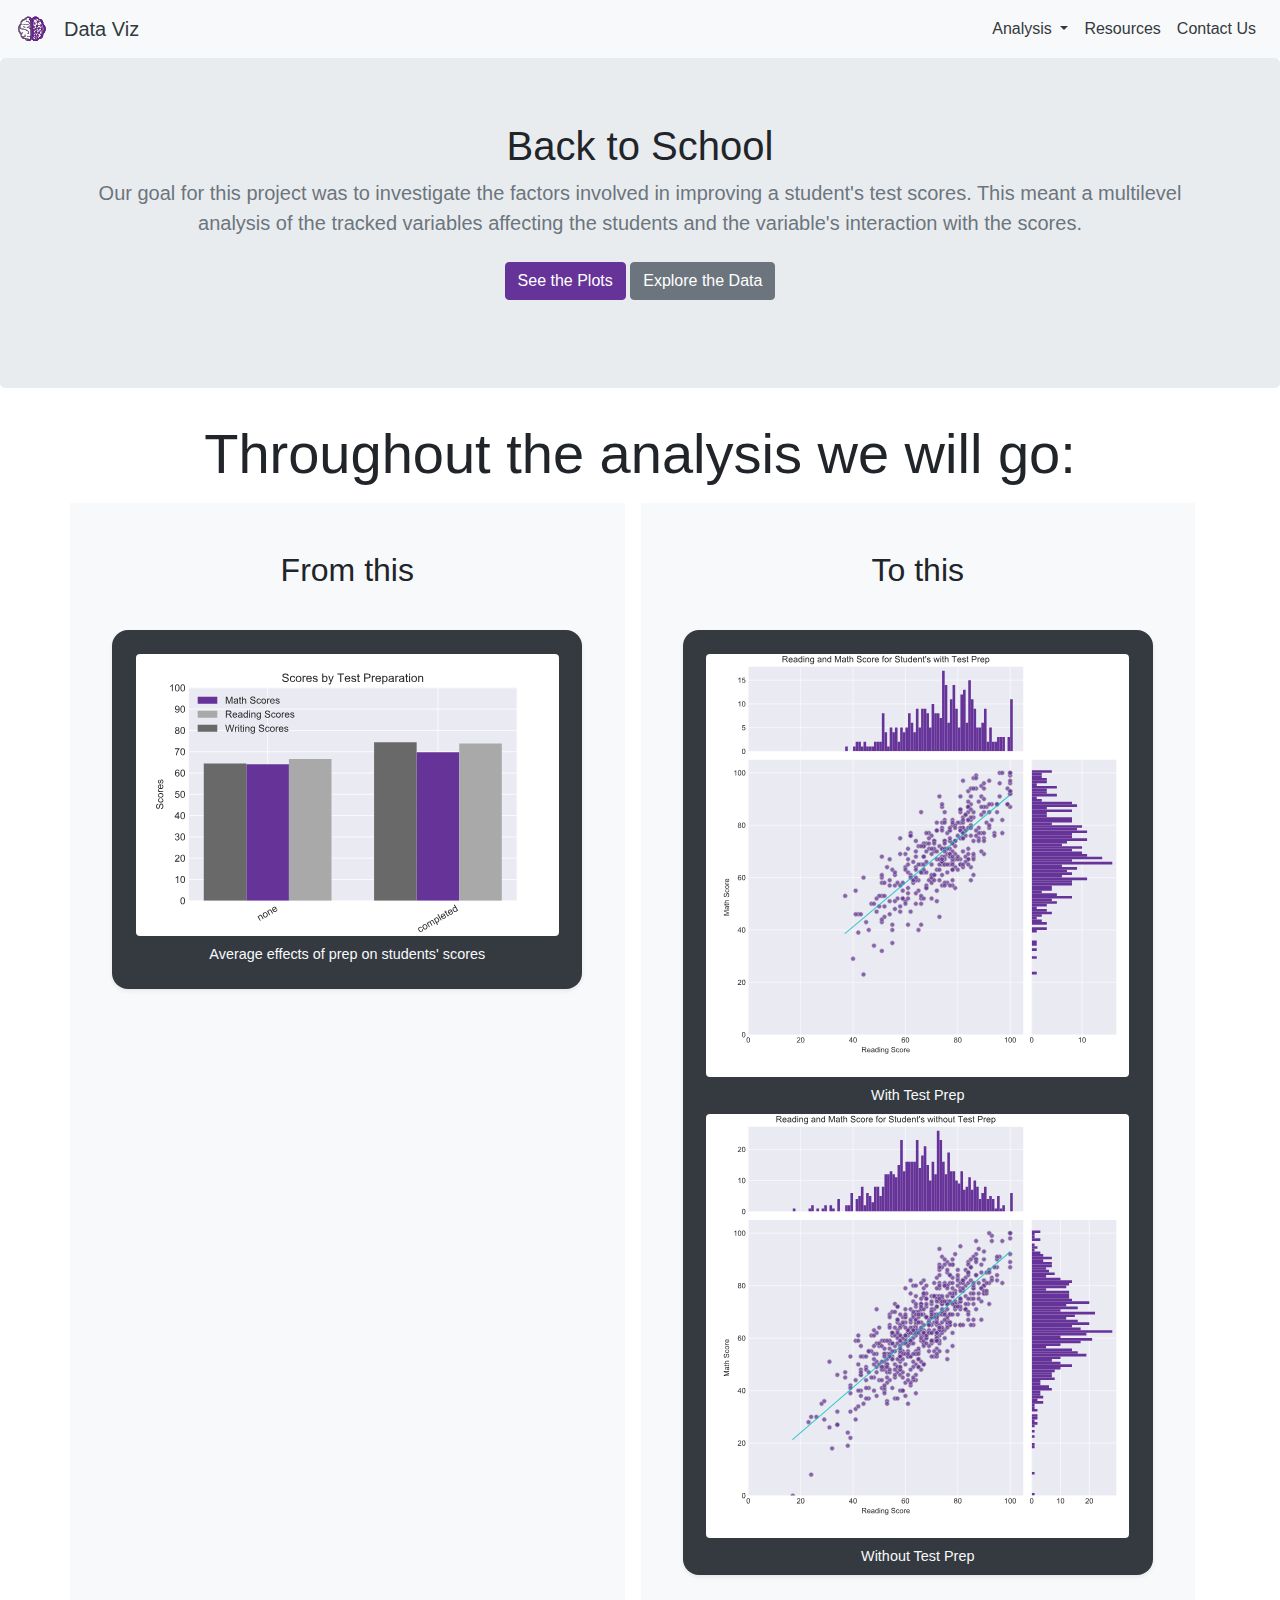
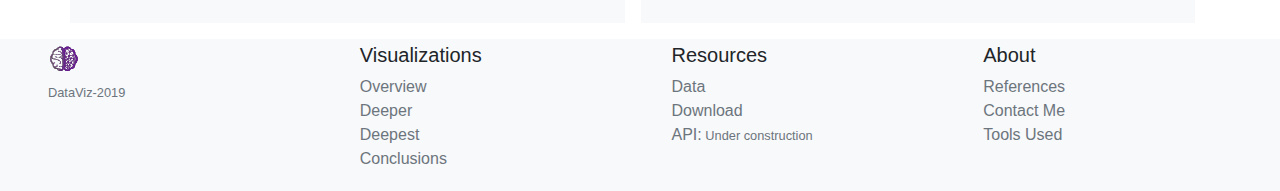
==== commit 49b65e1e: "forgot to push final" ====
--- a/docs/index.html
+++ b/docs/index.html
@@ -1,6 +1,5 @@
 <!DOCTYPE html>
 <html lang="en-us">
-
 <head>
   <meta name="viewport" content="width=device-width, initial-scale=1, shrink-to-fit=no">
   <meta charset="UTF-8">
@@ -18,14 +17,12 @@
   <script src="https://stackpath.bootstrapcdn.com/bootstrap/4.3.1/js/bootstrap.min.js"
     integrity="sha384-JjSmVgyd0p3pXB1rRibZUAYoIIy6OrQ6VrjIEaFf/nJGzIxFDsf4x0xIM+B07jRM"
     crossorigin="anonymous"></script>
-
 </head>
-
 <body>
   <nav class="navbar navbar-expand-md navbar-light bg-light">
     <a class="navbar-brand" href="index.html">
       <img id="logolink" src="img/logo.svg" class="d-inline-block align-top" alt="">
-      <a href="index.html" class="lead h3">Data Viz</a>
+      <a id="dataviz" href='index.html' class="nav-item lead">Data Viz</a>
     </a>
     <button class="navbar-toggler" type="button" data-toggle="collapse" data-target="#navbarNav"
       aria-controls="navbarNav" aria-expanded="false" aria-label="Toggle navigation">
@@ -54,9 +51,6 @@
       </ul>
     </div>
   </nav>
-
-
-
   <div class="jumbotron text-center">
     <div class="container">
       <h1 class="jumbotron-heading">Back to School</h1>
@@ -90,39 +84,38 @@
       </figure>
     </div>
   </div>
-  <footer class="container py-5 mt-3 bg-light">
-    <div class="row">
-      <div class="col-12 col-md">
-        <img id="logolink" src="img/logo.svg" class="d-block mb-2" alt="">
-        <small class="d-block mb-3 text-muted">DataViz-2019</small>
+  <footer class="container-fluid py-1 pl-5 mt-3 bg-light">
+      <div class="row">
+        <div class="col-12 col-md">
+          <img id="logolink" src="img/logo.svg" class="d-block mb-2" alt="">
+          <small class="mb-3 text-muted d-md-block d-none">DataViz-2019</small>
+        </div>
+        <div class="col-6 col-md">
+          <h5>Visualizations</h5>
+          <ul class="list-unstyled text-small">
+            <li><a class="text-muted" href="viz1.html">Overview</a></li>
+            <li><a class="text-muted" href="viz2.html">Deeper</a></li>
+            <li><a class="text-muted" href="viz3.html">Deepest</a></li>
+            <li><a class="text-muted" href="viz4.html">Conclusions</a></li>
+          </ul>
+        </div>
+        <div class="col-6 col-md">
+          <h5>Resources</h5>
+          <ul class="list-unstyled text-small">
+            <li><a class="text-muted" href="data.html">Data</a></li>
+            <li><a class="text-muted" href="data.html">Download</a></li>
+            <li><a class="text-muted disabled" href="data.html">API:<small> Under construction</small></a></li>
+          </ul>
+        </div>
+        <div class="col-6 col-md">
+          <h5>About</h5>
+          <ul class="list-unstyled text-small">
+            <li><a class="text-muted" href="links.html">References</a></li>
+            <li><a class="text-muted" href="links.html">Contact Me</a></li>
+            <li><a class="text-muted" href="links.html">Tools Used</a></li>
+          </ul>
+        </div>
       </div>
-      <div class="col-6 col-md">
-        <h5>Visualizations</h5>
-        <ul class="list-unstyled text-small">
-          <li><a class="text-muted" href="#">Overview</a></li>
-          <li><a class="text-muted" href="#">Deeper</a></li>
-          <li><a class="text-muted" href="#">Deepest</a></li>
-          <li><a class="text-muted" href="#">Conclusions</a></li>
-        </ul>
-      </div>
-      <div class="col-6 col-md">
-        <h5>Resources</h5>
-        <ul class="list-unstyled text-small">
-          <li><a class="text-muted" href="#">Data</a></li>
-          <li><a class="text-muted" href="#">Download</a></li>
-          <li><a class="text-muted" href="#">API:<small> Under construction</small></a></li>
-        </ul>
-      </div>
-      <div class="col-6 col-md">
-        <h5>About</h5>
-        <ul class="list-unstyled text-small">
-          <li><a class="text-muted" href="#">References</a></li>
-          <li><a class="text-muted" href="#">Contact Me</a></li>
-          <li><a class="text-muted" href="#">Tools Used</a></li>
-        </ul>
-      </div>
-    </div>
-  </footer>
+    </footer>
 </body>
-
 </html>--- a/docs/style.css
+++ b/docs/style.css
@@ -1,3 +1,56 @@
+a {
+  color: #343a40;
+}
+.dropdown-item.active{
+  background-color: rebeccapurple;
+  border-color:gray;
+  color: whitesmoke;
+}
+
+a:hover{
+  color: #343a40;
+  text-decoration: none;
+}
+
+.list-group-item.active{
+  background-color: rebeccapurple;
+  border-color:gray;
+  color: whitesmoke;
+}
+.list-group-item.active a{
+  color: whitesmoke;
+}
+
+.page-item.active .page-link {
+  background-color: rebeccapurple;
+  border-color: gray;
+}
+
+.page-link{
+  color: black;
+}
+
+.page-link:hover {
+  z-index: 2;
+  color: rebeccapurple;
+  text-decoration: none;
+  background-color: #e9ecef;
+  border-color: #dee2e6;
+}
+
+.sidebarul {
+    position: -webkit-sticky;
+    position: sticky;
+    top: 1.25rem;
+    height: calc(100vh - 11rem);
+    overflow-y: auto;
+}
+
+.sidebarli{
+  display: block;
+
+}
+
 img#logolink {
   height: 2rem;
   width: 2rem;
@@ -5,8 +58,8 @@
 
 .btn-primary {
   color: #fff;
-  background-color: #8400FF;
-  border-color: #8400FF;
+  background-color: rebeccapurple;
+  border-color: rebeccapurple;
 }
 
 .btn-primary:hover{
@@ -48,22 +101,33 @@
   border-radius: 2rem 2rem 2rem 2rem;
 }
 
-
-
-
-.table{
-  max-height: 50%;
+table#studenttable{
   overflow-y: auto;
   -ms-overflow-style: -ms-autohiding-scrollbar;
+  height: calc(100vh - 20rem);
+}
+table#studenttable thead th {
+  position: sticky;
+  position: -webkit-sticky;
+  top: 0px;
+  border-top: 0px;
+  border-bottom: 0px;
+  z-index: 5;
+  border: 0.5rem rebeccapurple
+}
+
+table#studenttable tbody td {
+  border-bottom: 0px;
+
+}
+
+.results tr[visible='false'],
+.no-result{
+  display:none;
+}
+
+.results tr[visible='true']{
+  display:table-row;
 }
 
 
-
-thead th {
-  position: sticky;
-  position: -webkit-sticky;
-  top: 0;
-  z-index: 5;
-  border: 0.5rem #8400ff
-}
-
